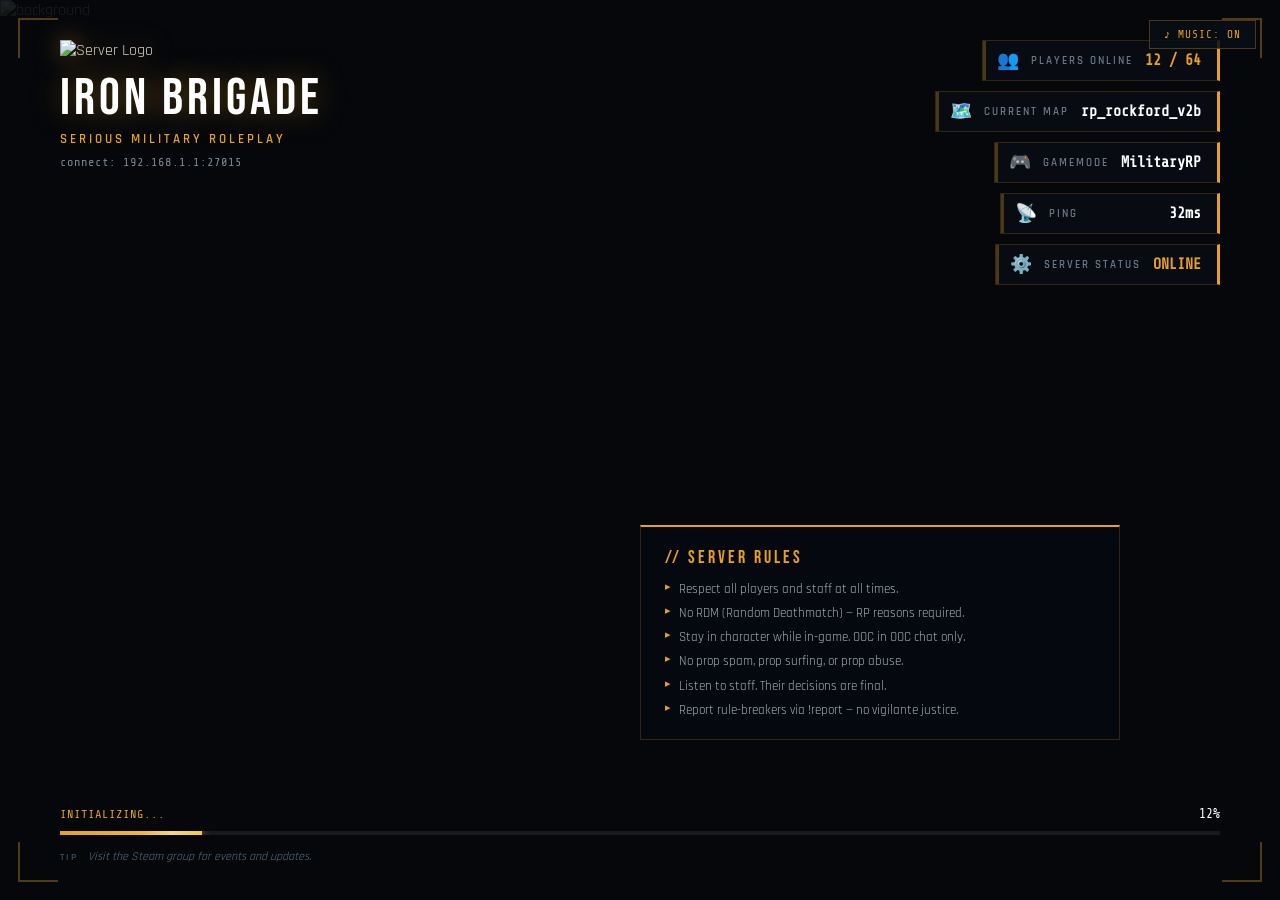
==== loading_screen.html @ 4614ada7 "Add files via upload" ====
<!DOCTYPE html>
<html lang="en">
<head>
  <meta charset="UTF-8" />
  <meta name="viewport" content="width=device-width, initial-scale=1.0"/>
  <title>Server Loading Screen</title>
  <link rel="preconnect" href="https://fonts.googleapis.com">
  <link href="https://fonts.googleapis.com/css2?family=Rajdhani:wght@400;600;700&family=Share+Tech+Mono&family=Bebas+Neue&display=swap" rel="stylesheet">
  <style>
    /* ============================================================
       CONFIG — edit these CSS variables to match your server
       ============================================================ */
    :root {
      --server-accent: #e8a020;       /* Main highlight color        */
      --server-accent2: #c0392b;      /* Secondary / danger color    */
      --bg-overlay: rgba(5, 8, 12, 0.82); /* Darkness of bg overlay */
      --bar-color: #e8a020;           /* Progress bar fill           */
    }

    /* ============================================================
       RESET & BASE
       ============================================================ */
    *, *::before, *::after { box-sizing: border-box; margin: 0; padding: 0; }

    body {
      width: 100vw; height: 100vh;
      overflow: hidden;
      font-family: 'Rajdhani', sans-serif;
      color: #d4cfc8;
      background: #060a0f;
    }

    /* ============================================================
       BACKGROUND
       Edit src in the <img id="bg-img"> tag below to change image
       ============================================================ */
    #bg-img {
      position: fixed; inset: 0;
      width: 100%; height: 100%;
      object-fit: cover;
      z-index: 0;
      filter: brightness(0.6) saturate(0.7);
      animation: bgKen 30s ease-in-out infinite alternate;
    }
    @keyframes bgKen {
      from { transform: scale(1); }
      to   { transform: scale(1.06) translateX(-2%) translateY(-1%); }
    }

    #bg-overlay {
      position: fixed; inset: 0;
      background: var(--bg-overlay);
      z-index: 1;
    }

    /* Scanline texture */
    #bg-overlay::after {
      content: '';
      position: absolute; inset: 0;
      background: repeating-linear-gradient(
        0deg,
        transparent,
        transparent 2px,
        rgba(0,0,0,0.07) 2px,
        rgba(0,0,0,0.07) 4px
      );
      pointer-events: none;
    }

    /* ============================================================
       LAYOUT WRAPPER
       ============================================================ */
    #screen {
      position: relative; z-index: 10;
      width: 100%; height: 100%;
      display: grid;
      grid-template-rows: 1fr auto;
      padding: 40px 60px 36px;
    }

    /* ============================================================
       TOP SECTION — logo + stats
       ============================================================ */
    #top {
      display: flex;
      align-items: flex-start;
      justify-content: space-between;
    }

    /* --- Logo --- */
    #logo-block {
      display: flex;
      flex-direction: column;
      align-items: flex-start;
      animation: fadeDown 0.8s ease both;
    }
    @keyframes fadeDown {
      from { opacity: 0; transform: translateY(-18px); }
      to   { opacity: 1; transform: none; }
    }

    #logo-img {
      width: 120px;
      margin-bottom: 12px;
      /* Replace src below with your logo URL */
      filter: drop-shadow(0 0 12px rgba(232,160,32,0.5));
    }

    #server-name {
      font-family: 'Bebas Neue', sans-serif;
      font-size: 52px;
      letter-spacing: 4px;
      line-height: 1;
      color: #fff;
      text-shadow: 0 0 30px rgba(232,160,32,0.4);
    }
    #server-tagline {
      font-size: 13px;
      letter-spacing: 3px;
      text-transform: uppercase;
      color: var(--server-accent);
      margin-top: 6px;
      font-weight: 600;
    }
    #server-ip {
      font-family: 'Share Tech Mono', monospace;
      font-size: 12px;
      color: #7a8899;
      margin-top: 8px;
      letter-spacing: 1px;
    }

    /* --- Stats Panel --- */
    #stats-panel {
      display: flex;
      flex-direction: column;
      gap: 10px;
      align-items: flex-end;
      animation: fadeDown 0.8s 0.15s ease both;
    }

    .stat-row {
      display: flex;
      align-items: center;
      gap: 12px;
      background: rgba(10,15,22,0.7);
      border: 1px solid rgba(232,160,32,0.18);
      border-right: 3px solid var(--server-accent);
      padding: 8px 16px 8px 14px;
      min-width: 220px;
      position: relative;
    }
    .stat-row::before {
      content: '';
      position: absolute; left: 0; top: 0; bottom: 0;
      width: 3px;
      background: var(--server-accent);
      opacity: 0.3;
    }
    .stat-icon {
      font-size: 18px;
      width: 22px;
      text-align: center;
      flex-shrink: 0;
    }
    .stat-label {
      font-size: 11px;
      letter-spacing: 2px;
      text-transform: uppercase;
      color: #6a7888;
      font-weight: 600;
      flex: 1;
    }
    .stat-value {
      font-family: 'Share Tech Mono', monospace;
      font-size: 15px;
      color: #fff;
      font-weight: 700;
    }
    .stat-value.accent { color: var(--server-accent); }

    /* ============================================================
       RULES / MOTD CENTER
       ============================================================ */
    #motd-block {
      position: absolute;
      bottom: 160px;
      left: 50%;
      transform: translateX(-50%);
      width: 480px;
      background: rgba(6,10,16,0.88);
      border: 1px solid rgba(232,160,32,0.2);
      border-top: 2px solid var(--server-accent);
      padding: 20px 24px;
      animation: fadeUp 0.9s 0.3s ease both;
    }
    #motd-title {
      font-family: 'Bebas Neue', sans-serif;
      font-size: 18px;
      letter-spacing: 3px;
      color: var(--server-accent);
      margin-bottom: 12px;
    }
    #motd-list {
      list-style: none;
      display: flex;
      flex-direction: column;
      gap: 6px;
    }
    #motd-list li {
      font-size: 13px;
      color: #aab2bc;
      padding-left: 14px;
      position: relative;
      line-height: 1.4;
    }
    #motd-list li::before {
      content: '▸';
      position: absolute; left: 0;
      color: var(--server-accent);
      font-size: 11px;
    }

    /* ============================================================
       BOTTOM BAR — progress + loading status
       ============================================================ */
    #bottom {
      display: flex;
      flex-direction: column;
      gap: 10px;
      animation: fadeUp 0.8s ease both;
    }
    @keyframes fadeUp {
      from { opacity: 0; transform: translateY(18px); }
      to   { opacity: 1; transform: none; }
    }

    #loading-meta {
      display: flex;
      justify-content: space-between;
      align-items: baseline;
    }
    #loading-status {
      font-family: 'Share Tech Mono', monospace;
      font-size: 12px;
      color: var(--server-accent);
      letter-spacing: 1px;
    }
    #loading-pct {
      font-family: 'Share Tech Mono', monospace;
      font-size: 13px;
      color: #fff;
    }

    #progress-track {
      width: 100%;
      height: 4px;
      background: rgba(255,255,255,0.08);
      position: relative;
      overflow: hidden;
    }
    #progress-fill {
      height: 100%;
      background: linear-gradient(90deg, var(--bar-color), #f5c842);
      width: 0%;
      transition: width 0.4s ease;
      box-shadow: 0 0 10px var(--bar-color);
      position: relative;
    }
    /* Animated shimmer on bar */
    #progress-fill::after {
      content: '';
      position: absolute; top: 0; right: 0; bottom: 0;
      width: 60px;
      background: linear-gradient(90deg, transparent, rgba(255,255,255,0.35), transparent);
      animation: shimmer 1.2s infinite;
    }
    @keyframes shimmer {
      from { transform: translateX(-60px); }
      to   { transform: translateX(60px); }
    }

    #tip-row {
      display: flex;
      align-items: center;
      gap: 10px;
      margin-top: 4px;
    }
    #tip-label {
      font-size: 10px;
      letter-spacing: 2px;
      text-transform: uppercase;
      color: #3d4f60;
      font-weight: 600;
      flex-shrink: 0;
    }
    #tip-text {
      font-size: 12px;
      color: #5a6e80;
      font-style: italic;
    }

    /* ============================================================
       MUSIC TOGGLE BUTTON
       ============================================================ */
    #music-btn {
      position: fixed;
      top: 20px; right: 24px;
      z-index: 100;
      background: rgba(10,15,22,0.85);
      border: 1px solid rgba(232,160,32,0.3);
      color: var(--server-accent);
      font-family: 'Share Tech Mono', monospace;
      font-size: 11px;
      letter-spacing: 1px;
      padding: 7px 14px;
      cursor: pointer;
      transition: all 0.2s;
      text-transform: uppercase;
    }
    #music-btn:hover {
      background: rgba(232,160,32,0.12);
      border-color: var(--server-accent);
    }

    /* corner decoration */
    .corner {
      position: fixed;
      width: 40px; height: 40px;
      z-index: 5;
      opacity: 0.35;
    }
    .corner.tl { top: 18px; left: 18px; border-top: 2px solid var(--server-accent); border-left: 2px solid var(--server-accent); }
    .corner.tr { top: 18px; right: 18px; border-top: 2px solid var(--server-accent); border-right: 2px solid var(--server-accent); }
    .corner.bl { bottom: 18px; left: 18px; border-bottom: 2px solid var(--server-accent); border-left: 2px solid var(--server-accent); }
    .corner.br { bottom: 18px; right: 18px; border-bottom: 2px solid var(--server-accent); border-right: 2px solid var(--server-accent); }
  </style>
</head>
<body>

  <!-- ============================================================
       BACKGROUND IMAGE
       Replace the src with your own image URL
       ============================================================ -->
  <img id="bg-img"
    src="https://images.unsplash.com/photo-1558618666-fcd25c85cd64?w=1920&q=80"
    alt="background" />

  <div id="bg-overlay"></div>

  <!-- Corner decorations -->
  <div class="corner tl"></div>
  <div class="corner tr"></div>
  <div class="corner bl"></div>
  <div class="corner br"></div>

  <!-- ============================================================
       MUSIC
       Replace src with your audio file URL or remove the <audio> tag
       ============================================================ -->
  <audio id="bgm" loop>
    <source src="https://www.soundhelix.com/examples/mp3/SoundHelix-Song-9.mp3" type="audio/mpeg" />
  </audio>
  <button id="music-btn" onclick="toggleMusic()">♪ Music: ON</button>

  <!-- ============================================================
       MAIN SCREEN
       ============================================================ -->
  <div id="screen">
    <div id="top">

      <!-- LOGO + SERVER NAME
           Replace #logo-img src with your logo URL
           Edit server-name, tagline, and IP below -->
      <div id="logo-block">
        <img id="logo-img"
          src="https://upload.wikimedia.org/wikipedia/commons/thumb/c/c5/Garry%27s_Mod_logo.svg/512px-Garry%27s_Mod_logo.svg.png"
          alt="Server Logo" />
        <div id="server-name">IRON BRIGADE</div>
        <div id="server-tagline">Serious Military Roleplay</div>
        <div id="server-ip">connect: 192.168.1.1:27015</div>
      </div>

      <!-- STATS PANEL
           Values are updated by JavaScript below.
           To hardcode them, replace id values or edit the JS config -->
      <div id="stats-panel">
        <div class="stat-row">
          <span class="stat-icon">👥</span>
          <span class="stat-label">Players Online</span>
          <span class="stat-value accent" id="stat-players">—</span>
        </div>
        <div class="stat-row">
          <span class="stat-icon">🗺️</span>
          <span class="stat-label">Current Map</span>
          <span class="stat-value" id="stat-map">—</span>
        </div>
        <div class="stat-row">
          <span class="stat-icon">🎮</span>
          <span class="stat-label">Gamemode</span>
          <span class="stat-value" id="stat-gamemode">—</span>
        </div>
        <div class="stat-row">
          <span class="stat-icon">📡</span>
          <span class="stat-label">Ping</span>
          <span class="stat-value" id="stat-ping">—</span>
        </div>
        <div class="stat-row">
          <span class="stat-icon">⚙️</span>
          <span class="stat-label">Server Status</span>
          <span class="stat-value accent" id="stat-status">—</span>
        </div>
      </div>

    </div><!-- /#top -->

    <!-- ============================================================
         RULES / MOTD
         Edit the <li> items to your own rules
         ============================================================ -->
    <div id="motd-block">
      <div id="motd-title">// SERVER RULES</div>
      <ul id="motd-list">
        <li>Respect all players and staff at all times.</li>
        <li>No RDM (Random Deathmatch) — RP reasons required.</li>
        <li>Stay in character while in-game. OOC in OOC chat only.</li>
        <li>No prop spam, prop surfing, or prop abuse.</li>
        <li>Listen to staff. Their decisions are final.</li>
        <li>Report rule-breakers via !report — no vigilante justice.</li>
      </ul>
    </div>

    <!-- BOTTOM PROGRESS BAR -->
    <div id="bottom">
      <div id="loading-meta">
        <span id="loading-status">INITIALIZING...</span>
        <span id="loading-pct">0%</span>
      </div>
      <div id="progress-track">
        <div id="progress-fill"></div>
      </div>
      <div id="tip-row">
        <span id="tip-label">TIP</span>
        <span id="tip-text" id="tip-text"></span>
      </div>
    </div>

  </div><!-- /#screen -->

  <script>
    /* ============================================================
       SERVER CONFIG — edit these values
       ============================================================ */
    const SERVER = {
      players:  "12 / 64",
      map:      "rp_rockford_v2b",
      gamemode: "MilitaryRP",
      ping:     "32ms",
      status:   "ONLINE",
    };

    const TIPS = [
      "Use /advert for in-character announcements.",
      "Type /job in chat to view your current assignment.",
      "Salute superior officers with the G key.",
      "Visit the Steam group for events and updates.",
      "New? Check the !rules command in-game.",
      "Join our Discord for community chat and support.",
    ];

    const LOADING_STAGES = [
      "Connecting to server...",
      "Downloading content...",
      "Loading player models...",
      "Loading map assets...",
      "Initializing game mode...",
      "Syncing server data...",
      "Almost there...",
      "Joining server...",
    ];

    /* ============================================================
       POPULATE STATS
       ============================================================ */
    document.getElementById("stat-players").textContent  = SERVER.players;
    document.getElementById("stat-map").textContent      = SERVER.map;
    document.getElementById("stat-gamemode").textContent = SERVER.gamemode;
    document.getElementById("stat-ping").textContent     = SERVER.ping;
    document.getElementById("stat-status").textContent   = SERVER.status;

    /* Random tip */
    document.getElementById("tip-text").textContent =
      TIPS[Math.floor(Math.random() * TIPS.length)];

    /* ============================================================
       PROGRESS BAR ANIMATION
       In real GMod usage, replace with:
         gameDetails.progress (0–1)  and  gameDetails.status
       ============================================================ */
    let pct = 0;
    let stage = 0;
    const fill   = document.getElementById("progress-fill");
    const pctEl  = document.getElementById("loading-pct");
    const statEl = document.getElementById("loading-status");

    function updateStatus() {
      const s = Math.floor((pct / 100) * LOADING_STAGES.length);
      if (s !== stage && s < LOADING_STAGES.length) {
        stage = s;
        statEl.textContent = LOADING_STAGES[stage].toUpperCase();
      }
    }

    const timer = setInterval(() => {
      pct += Math.random() * 3.5 + 0.5;
      if (pct >= 100) { pct = 100; clearInterval(timer); statEl.textContent = "READY — ENTERING SERVER"; }
      fill.style.width = pct + "%";
      pctEl.textContent = Math.floor(pct) + "%";
      updateStatus();
    }, 180);

    /* ============================================================
       MUSIC TOGGLE
       ============================================================ */
    const audio = document.getElementById("bgm");
    let musicOn = false;

    // Autoplay on first user interaction (browser policy)
    document.addEventListener("click", function startMusic() {
      if (!musicOn) {
        audio.volume = 0.4;
        audio.play().catch(() => {});
        musicOn = true;
        document.getElementById("music-btn").textContent = "♪ Music: ON";
      }
      document.removeEventListener("click", startMusic);
    }, { once: false });

    function toggleMusic() {
      if (musicOn) {
        audio.pause();
        musicOn = false;
        document.getElementById("music-btn").textContent = "♪ Music: OFF";
      } else {
        audio.play().catch(() => {});
        musicOn = true;
        document.getElementById("music-btn").textContent = "♪ Music: ON";
      }
    }

    /* ============================================================
       GMod INTEGRATION HOOKS
       Uncomment below when deploying in actual Garry's Mod.
       GMod exposes these globals from the loading screen HTML:
         SetStatusChanged(status)  — called when status text changes
         SetProgressChanged(pct)   — called with float 0.0–1.0
         GameDetails(servName, serverURL, mapName, maxPlayers, steamID, gameMode)
       ============================================================ */

    /*
    function GameDetails(servName, serverURL, mapName, maxPlayers, steamID, gameMode) {
      document.getElementById("server-name").textContent    = servName;
      document.getElementById("stat-map").textContent       = mapName;
      document.getElementById("stat-gamemode").textContent  = gameMode;
      document.getElementById("server-ip").textContent      = "connect: " + serverURL;
    }

    function SetStatusChanged(status) {
      document.getElementById("loading-status").textContent = status.toUpperCase();
    }

    function SetProgressChanged(p) {
      const pct = Math.floor(p * 100);
      document.getElementById("progress-fill").style.width = pct + "%";
      document.getElementById("loading-pct").textContent   = pct + "%";
    }
    */
  </script>
</body>
</html>
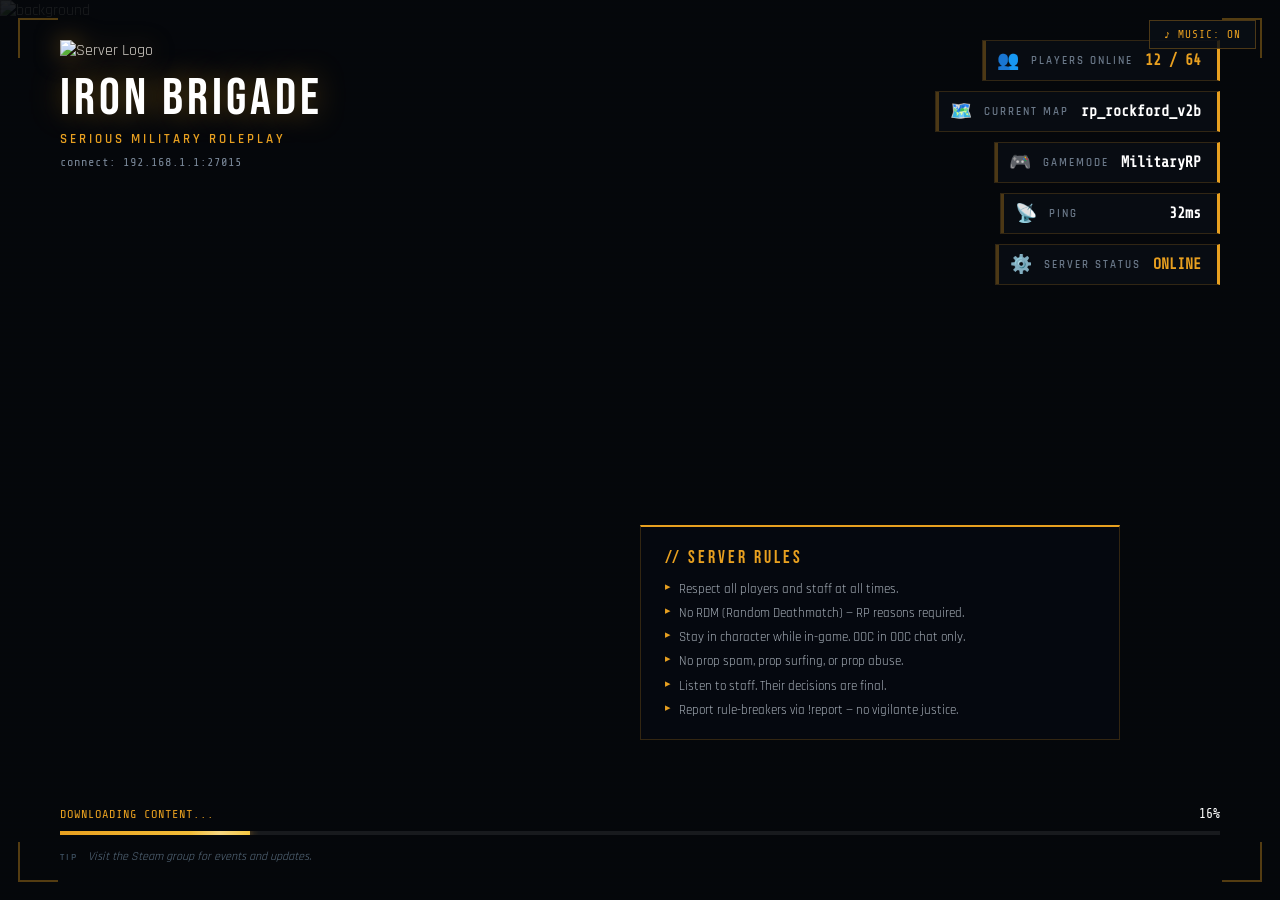
==== commit f25a70f9: "Update loading_screen.html" ====
--- a/loading_screen.html
+++ b/loading_screen.html
@@ -343,7 +343,7 @@
        Replace the src with your own image URL
        ============================================================ -->
   <img id="bg-img"
-    src="https://images.unsplash.com/photo-1558618666-fcd25c85cd64?w=1920&q=80"
+    src="https://raw.githubusercontent.com/quimodotcom/quimodotcom.github.io/refs/heads/main/assets/img/bg.png"
     alt="background" />
 
   <div id="bg-overlay"></div>
@@ -359,7 +359,7 @@
        Replace src with your audio file URL or remove the <audio> tag
        ============================================================ -->
   <audio id="bgm" loop>
-    <source src="https://www.soundhelix.com/examples/mp3/SoundHelix-Song-9.mp3" type="audio/mpeg" />
+    <source src="https://github.com/quimodotcom/quimodotcom.github.io/raw/refs/heads/main/assets/Choir-Sample-throw-my-money-everywhere-bnce.ogg" type="audio/ogg" />
   </audio>
   <button id="music-btn" onclick="toggleMusic()">♪ Music: ON</button>
 
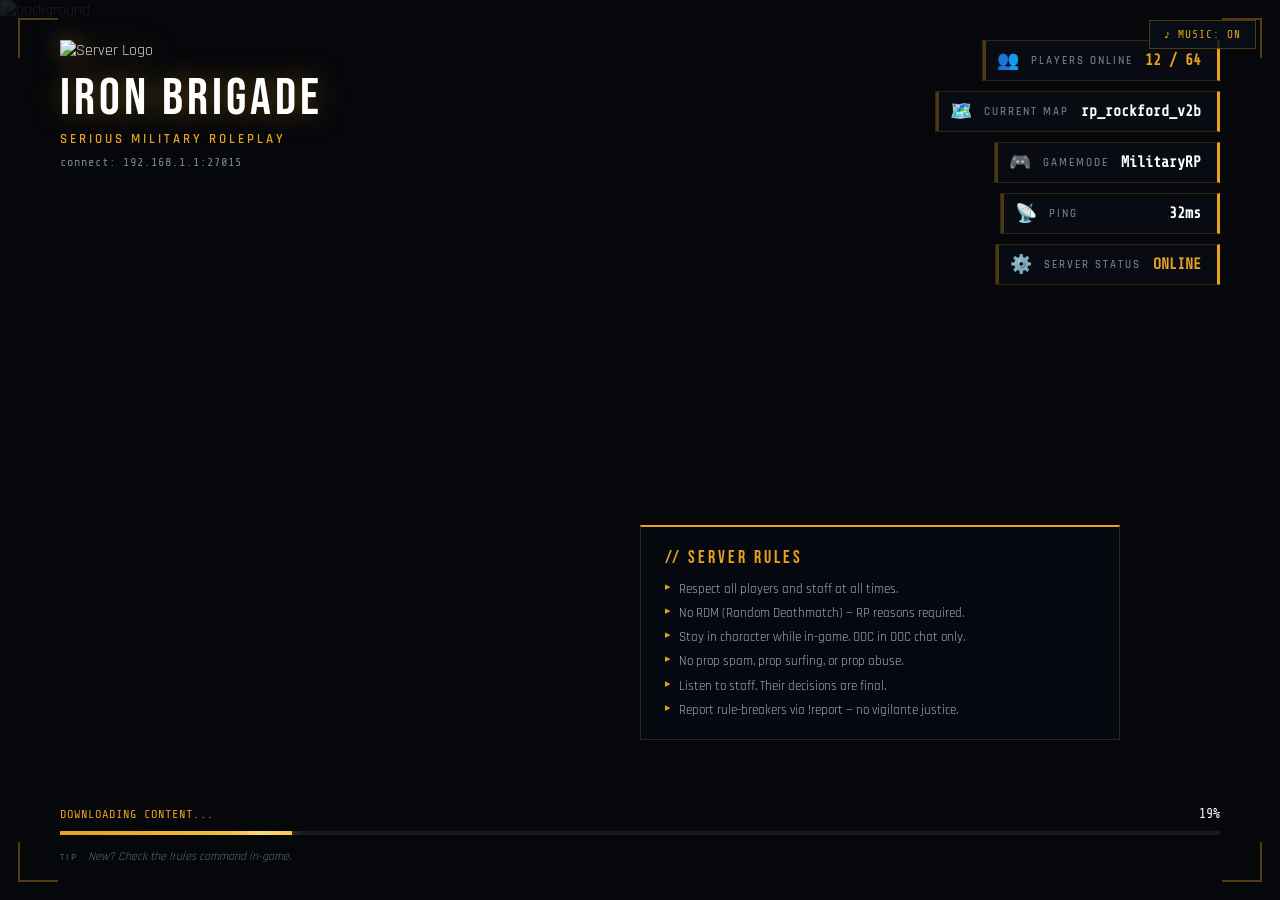
==== commit 13636a93: "Update loading_screen.html" ====
--- a/loading_screen.html
+++ b/loading_screen.html
@@ -557,7 +557,7 @@
          GameDetails(servName, serverURL, mapName, maxPlayers, steamID, gameMode)
        ============================================================ */
 
-    /*
+    
     function GameDetails(servName, serverURL, mapName, maxPlayers, steamID, gameMode) {
       document.getElementById("server-name").textContent    = servName;
       document.getElementById("stat-map").textContent       = mapName;
@@ -574,7 +574,6 @@
       document.getElementById("progress-fill").style.width = pct + "%";
       document.getElementById("loading-pct").textContent   = pct + "%";
     }
-    */
   </script>
 </body>
 </html>
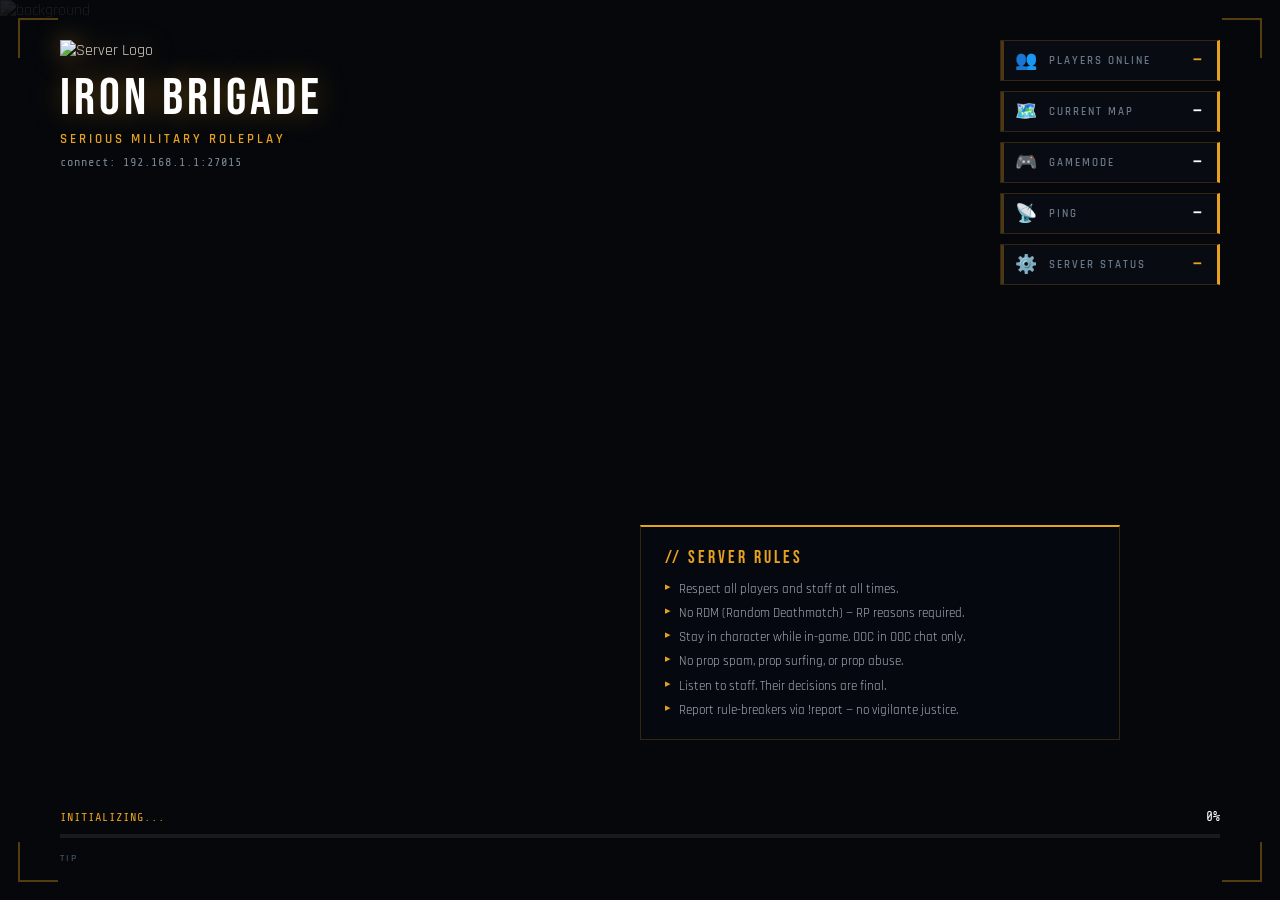
==== commit bd03f933: "Update loading_screen.html" ====
--- a/loading_screen.html
+++ b/loading_screen.html
@@ -354,15 +354,45 @@
   <div class="corner bl"></div>
   <div class="corner br"></div>
 
-  <!-- ============================================================
-       MUSIC
-       Replace src with your audio file URL or remove the <audio> tag
-       ============================================================ -->
+  <!-- MUSIC -->
   <audio id="bgm" loop>
-    <source src="https://github.com/quimodotcom/quimodotcom.github.io/raw/refs/heads/main/assets/Choir-Sample-throw-my-money-everywhere-bnce.ogg" type="audio/ogg" />
+    <source src="https://raw.githubusercontent.com/quimodotcom/quimodotcom.github.io/main/assets/Choir-Sample-throw-my-money-everywhere-bnce.ogg" type="audio/ogg" />
   </audio>
-  <button id="music-btn" onclick="toggleMusic()">♪ Music: ON</button>
-
+  
+  <script>
+  const audio = document.getElementById("bgm");
+  let musicOn = false;
+  
+  // Try autoplay immediately (works in GMod's browser)
+  audio.volume = 0.4;
+  audio.play().then(() => {
+      musicOn = true;
+      document.getElementById("music-btn").textContent = "♪ Music: ON";
+  }).catch(() => {
+      // Fallback: regular browsers block autoplay, wait for click
+      document.getElementById("music-btn").textContent = "♪ Music: OFF";
+      document.addEventListener("click", function startMusic() {
+          if (!musicOn) {
+              audio.play().catch(() => {});
+              musicOn = true;
+              document.getElementById("music-btn").textContent = "♪ Music: ON";
+              document.removeEventListener("click", startMusic);
+          }
+      });
+  });
+  
+  function toggleMusic() {
+      if (musicOn) {
+          audio.pause();
+          musicOn = false;
+          document.getElementById("music-btn").textContent = "♪ Music: OFF";
+      } else {
+          audio.play().catch(() => {});
+          musicOn = true;
+          document.getElementById("music-btn").textContent = "♪ Music: ON";
+      }
+  }
+  </script>
   <!-- ============================================================
        MAIN SCREEN
        ============================================================ -->
